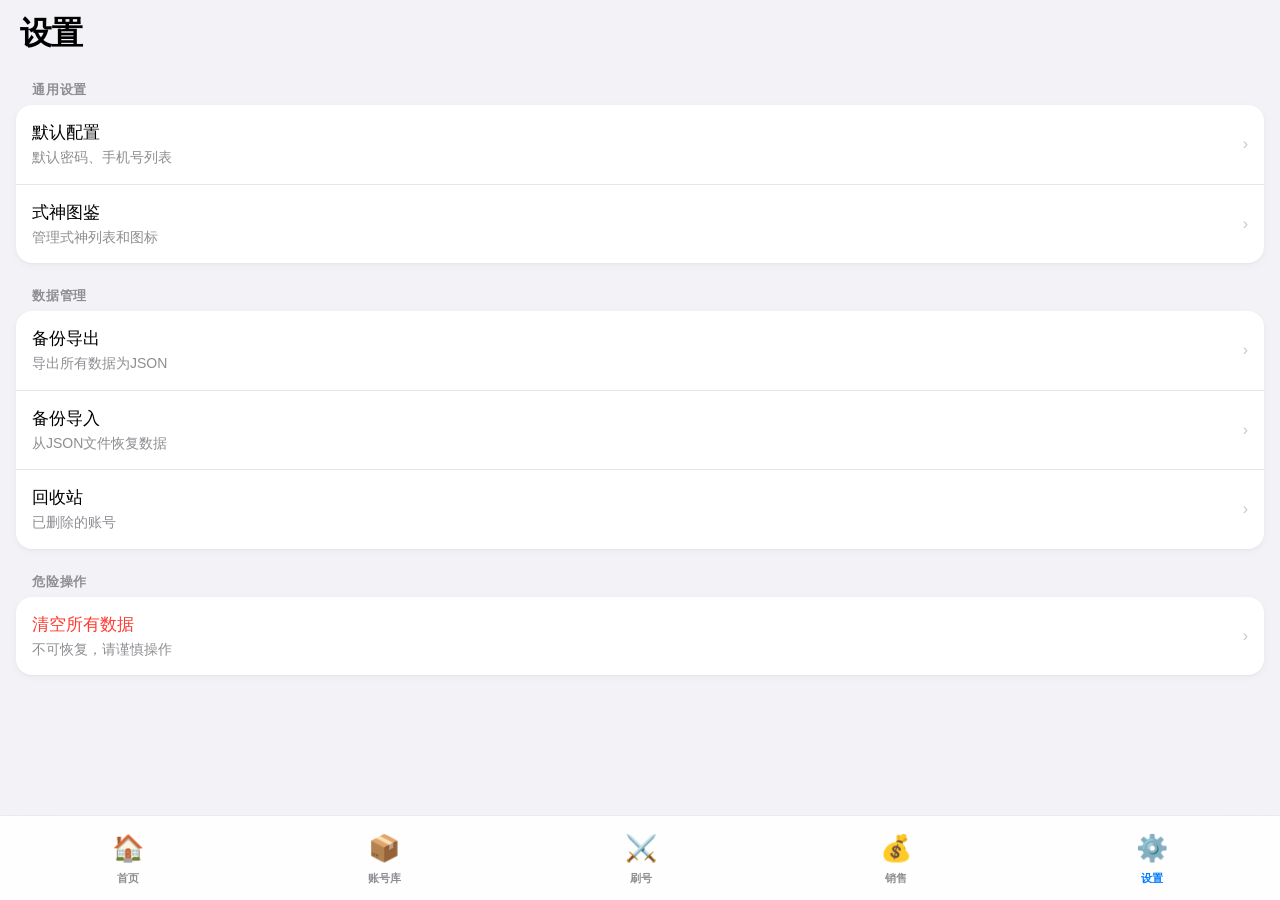
==== settings.html @ bfb21007 "架构重构：多页面架构，分离CSS/JS/HTML" ====
<!DOCTYPE html>
<html lang="zh-CN">
<head>
    <meta charset="UTF-8">
    <meta name="viewport" content="width=device-width, initial-scale=1.0, maximum-scale=1.0, user-scalable=no, viewport-fit=cover">
    <meta name="apple-mobile-web-app-capable" content="yes">
    <meta name="apple-mobile-web-app-status-bar-style" content="default">
    <title>阴阳师账号管理器 - 设置</title>
    <link rel="stylesheet" href="styles.css">
</head>
<body>
    <div class="safe-top"></div>
    <div class="container">
        <section class="view active">
            <h1 class="ios-title">设置</h1>
            <div class="ios-group-title">通用设置</div>
            <div class="ios-group">
                <div class="ios-item" onclick="openDefaultSettings()">
                    <div class="ios-item-content">
                        <div class="ios-item-title">默认配置</div>
                        <div class="ios-item-subtitle">默认密码、手机号列表</div>
                    </div>
                    <span class="ios-item-arrow">›</span>
                </div>
                <div class="ios-item" onclick="openShikigamiManage()">
                    <div class="ios-item-content">
                        <div class="ios-item-title">式神图鉴</div>
                        <div class="ios-item-subtitle">管理式神列表和图标</div>
                    </div>
                    <span class="ios-item-arrow">›</span>
                </div>
            </div>
            <div class="ios-group-title">数据管理</div>
            <div class="ios-group">
                <div class="ios-item" onclick="exportData()">
                    <div class="ios-item-content">
                        <div class="ios-item-title">备份导出</div>
                        <div class="ios-item-subtitle">导出所有数据为JSON</div>
                    </div>
                    <span class="ios-item-arrow">›</span>
                </div>
                <div class="ios-item" onclick="document.getElementById('importFile').click()">
                    <div class="ios-item-content">
                        <div class="ios-item-title">备份导入</div>
                        <div class="ios-item-subtitle">从JSON文件恢复数据</div>
                    </div>
                    <span class="ios-item-arrow">›</span>
                </div>
                <input type="file" id="importFile" class="hidden-input" accept=".json" onchange="importData(event)">
                <div class="ios-item" onclick="openRecycleBin()">
                    <div class="ios-item-content">
                        <div class="ios-item-title">回收站</div>
                        <div class="ios-item-subtitle">已删除的账号</div>
                    </div>
                    <span class="ios-item-arrow">›</span>
                </div>
            </div>
            <div class="ios-group-title">危险操作</div>
            <div class="ios-group">
                <div class="ios-item" onclick="clearAllData()">
                    <div class="ios-item-content">
                        <div class="ios-item-title" style="color: var(--ios-red);">清空所有数据</div>
                        <div class="ios-item-subtitle">不可恢复，请谨慎操作</div>
                    </div>
                    <span class="ios-item-arrow">›</span>
                </div>
            </div>
        </section>
    </div>
    
    <nav class="ios-tab-bar">
        <a class="ios-tab-item" onclick="event.preventDefault();navigateTo('home')">
            <span class="ios-tab-icon">🏠</span>
            <span class="ios-tab-label">首页</span>
        </a>
        <a class="ios-tab-item" onclick="event.preventDefault();navigateTo('accounts')">
            <span class="ios-tab-icon">📦</span>
            <span class="ios-tab-label">账号库</span>
        </a>
        <a class="ios-tab-item" onclick="event.preventDefault();navigateTo('grind')">
            <span class="ios-tab-icon">⚔️</span>
            <span class="ios-tab-label">刷号</span>
        </a>
        <a class="ios-tab-item" onclick="event.preventDefault();navigateTo('sales')">
            <span class="ios-tab-icon">💰</span>
            <span class="ios-tab-label">销售</span>
        </a>
        <a class="ios-tab-item active" onclick="event.preventDefault();navigateTo('settings')">
            <span class="ios-tab-icon">⚙️</span>
            <span class="ios-tab-label">设置</span>
        </a>
    </nav>

    <div class="ios-modal" id="defaultModal">
        <div class="ios-modal-content">
            <div class="ios-modal-header">
                <h3 class="ios-modal-title">默认配置</h3>
                <button class="ios-modal-close" onclick="closeModal('defaultModal')">×</button>
            </div>
            <form id="defaultForm">
                <div class="ios-form-group">
                    <label class="ios-form-label">默认密码</label>
                    <input type="text" class="ios-form-input" id="defaultPassword" placeholder="147258369Hh">
                </div>
                <div class="ios-form-group">
                    <label class="ios-form-label">手机号列表（每行一个）</label>
                    <textarea class="ios-form-input" id="phoneList" rows="4" placeholder="13800138000&#10;13900139000"></textarea>
                </div>
                <div class="ios-modal-footer">
                    <button type="button" class="ios-btn ios-btn-gray" onclick="closeModal('defaultModal')">取消</button>
                    <button type="submit" class="ios-btn ios-btn-primary">保存</button>
                </div>
            </form>
        </div>
    </div>

    <div class="ios-modal" id="shikigamiModal">
        <div class="ios-modal-content">
            <div class="ios-modal-header">
                <h3 class="ios-modal-title">式神图鉴管理</h3>
                <button class="ios-modal-close" onclick="closeModal('shikigamiModal')">×</button>
            </div>
            <div class="ios-form-group">
                <div style="display: flex; gap: 10px; align-items: flex-end;">
                    <div style="flex:1;">
                        <label class="ios-form-label">新式神名称</label>
                        <input type="text" class="ios-form-input" id="newShikigamiName" placeholder="式神名称">
                    </div>
                    <div>
                        <label class="ios-form-label">图标</label>
                        <div style="display:flex;gap:10px;align-items:center;">
                            <img id="newShikigamiIconPreview" class="image-preview" onclick="document.getElementById('newShikigamiIcon').click()" src="" style="display:none;">
                            <button type="button" class="ios-btn ios-btn-primary ios-btn-sm" onclick="document.getElementById('newShikigamiIcon').click()">上传</button>
                            <input type="file" id="newShikigamiIcon" class="hidden-input" accept="image/*" onchange="previewNewIcon(event)">
                        </div>
                    </div>
                    <button type="button" class="ios-btn ios-btn-primary ios-btn-sm" onclick="addShikigami()" style="white-space:nowrap;">添加</button>
                </div>
            </div>
            <div id="shikigamiManageList"></div>
        </div>
    </div>

    <div class="ios-modal" id="editShikigamiModal">
        <div class="ios-modal-content">
            <div class="ios-modal-header">
                <h3 class="ios-modal-title">编辑式神</h3>
                <button class="ios-modal-close" onclick="closeModal('editShikigamiModal')">×</button>
            </div>
            <form id="editShikigamiForm">
                <input type="hidden" id="editShikigamiId">
                <div class="ios-form-group">
                    <label class="ios-form-label">式神名称</label>
                    <input type="text" class="ios-form-input" id="editShikigamiName" required>
                </div>
                <div class="ios-form-group">
                    <label class="ios-form-label">式神图标</label>
                    <div style="display:flex;gap:14px;align-items:center;">
                        <img id="editShikigamiIconPreview" class="image-preview" onclick="document.getElementById('editShikigamiIcon').click()">
                        <button type="button" class="ios-btn ios-btn-gray ios-btn-sm" onclick="document.getElementById('editShikigamiIcon').click()">更换图标</button>
                        <input type="file" id="editShikigamiIcon" class="hidden-input" accept="image/*" onchange="previewEditIcon(event)">
                    </div>
                </div>
                <div class="ios-modal-footer">
                    <button type="button" class="ios-btn ios-btn-gray" onclick="closeModal('editShikigamiModal')">取消</button>
                    <button type="submit" class="ios-btn ios-btn-primary">保存</button>
                </div>
            </form>
        </div>
    </div>

    <div class="ios-modal" id="recycleModal">
        <div class="ios-modal-content">
            <div class="ios-modal-header">
                <h3 class="ios-modal-title">回收站</h3>
                <button class="ios-modal-close" onclick="closeModal('recycleModal')">×</button>
            </div>
            <div id="recycleList"></div>
        </div>
    </div>

    <div class="toast" id="toast"></div>

    <script src="app.js"></script>
    <script>
        document.addEventListener('DOMContentLoaded', function() {
            initData();
            // 设置导航激活状态
            document.querySelectorAll('.ios-tab-item')[4].classList.add('active');
        });
    </script>
</body>
</html>
---- styles.css ----
* {
            margin: 0;
            padding: 0;
            box-sizing: border-box;
            -webkit-tap-highlight-color: transparent;
        }
        :root {
            --ios-bg: #F2F2F7;
            --ios-card: #FFFFFF;
            --ios-text: #000000;
            --ios-text-secondary: #8E8E93;
            --ios-blue: #007AFF;
            --ios-green: #34C759;
            --ios-red: #FF3B30;
            --ios-orange: #FF9500;
            --ios-gray: #E5E5EA;
            --ios-gray-dark: #C7C7CC;
            --ios-separator: #C6C6C8;
            --ios-radius: 16px;
            --ios-radius-lg: 20px;
        }
        body {
            font-family: -apple-system, BlinkMacSystemFont, 'SF Pro Display', 'Segoe UI', Roboto, 'Helvetica Neue', Arial, sans-serif;
            background: var(--ios-bg);
            color: var(--ios-text);
            min-height: 100vh;
            overflow-x: hidden;
            padding-bottom: 83px;
            padding-bottom: calc(83px + env(safe-area-inset-bottom));
            line-height: 1.4;
        }
        .container {
            max-width: 100%;
            margin: 0 auto;
        }
        .safe-top {
            height: env(safe-area-inset-top);
            background: var(--ios-bg);
        }
        .glass {
            background: rgba(255, 255, 255, 0.92);
            backdrop-filter: blur(30px);
            -webkit-backdrop-filter: blur(30px);
        }
        .view {
            display: none;
            padding: 16px;
            animation: iosSlide 0.3s cubic-bezier(0.25, 0.46, 0.45, 0.94);
        }
        .view.active {
            display: block;
        }
        @keyframes iosSlide {
            from { opacity: 0; transform: translateX(20px); }
            to { opacity: 1; transform: translateX(0); }
        }
        .ios-title {
            font-size: 32px;
            font-weight: 800;
            letter-spacing: -0.8px;
            margin-bottom: 20px;
            padding: 0 4px;
            line-height: 1.1;
        }
        .ios-card {
            background: var(--ios-card);
            border-radius: var(--ios-radius);
            padding: 18px;
            margin-bottom: 14px;
            box-shadow: 0 2px 8px rgba(0, 0, 0, 0.04), 0 1px 2px rgba(0, 0, 0, 0.03);
        }
        .ios-group {
            background: var(--ios-card);
            border-radius: var(--ios-radius);
            overflow: hidden;
            margin-bottom: 14px;
            box-shadow: 0 2px 8px rgba(0, 0, 0, 0.04), 0 1px 2px rgba(0, 0, 0, 0.03);
        }
        .ios-group-title {
            font-size: 13px;
            font-weight: 600;
            color: var(--ios-text-secondary);
            text-transform: uppercase;
            letter-spacing: 0.8px;
            padding: 10px 16px 6px;
        }
        .ios-item {
            display: flex;
            align-items: center;
            padding: 16px;
            border-bottom: 0.5px solid var(--ios-gray);
            cursor: pointer;
            transition: background 0.2s;
        }
        .ios-item:last-child {
            border-bottom: none;
        }
        .ios-item:active {
            background: var(--ios-bg);
        }
        .ios-item-content {
            flex: 1;
        }
        .ios-item-title {
            font-size: 17px;
            font-weight: 500;
        }
        .ios-item-subtitle {
            font-size: 14px;
            color: var(--ios-text-secondary);
            margin-top: 3px;
        }
        .ios-item-value {
            font-size: 16px;
            color: var(--ios-text-secondary);
            margin-right: 10px;
            font-weight: 500;
        }
        .ios-item-arrow {
            color: var(--ios-gray-dark);
            font-size: 16px;
            font-weight: 400;
        }
        .ios-more-btn {
            padding: 8px 12px;
            border: none;
            background: none;
            font-size: 20px;
            color: var(--ios-text-secondary);
            cursor: pointer;
            font-weight: 600;
        }
        .ios-view-toggle {
            display: flex;
            gap: 4px;
            background: var(--ios-gray);
            border-radius: 10px;
            padding: 3px;
        }
        .ios-view-toggle-btn {
            width: 36px;
            height: 32px;
            border: none;
            background: transparent;
            border-radius: 8px;
            font-size: 18px;
            cursor: pointer;
            transition: all 0.2s;
            display: flex;
            align-items: center;
            justify-content: center;
        }
        .ios-view-toggle-btn.active {
            background: white;
            box-shadow: 0 1px 3px rgba(0, 0, 0, 0.06);
        }
        .ios-stats-grid {
            display: grid;
            grid-template-columns: repeat(2, 1fr);
            gap: 12px;
            margin-bottom: 18px;
        }
        .ios-stat-card {
            background: var(--ios-card);
            border-radius: var(--ios-radius);
            padding: 22px 16px;
            text-align: center;
            box-shadow: 0 2px 8px rgba(0, 0, 0, 0.04), 0 1px 2px rgba(0, 0, 0, 0.03);
            transition: transform 0.2s;
            cursor: pointer;
        }
        .ios-stat-card:active {
            transform: scale(0.98);
        }
        .ios-stat-card.clickable {
            cursor: pointer;
        }
        .ios-stat-card.clickable:active {
            transform: scale(0.96);
        }
        .ios-stat-value {
            font-size: 36px;
            font-weight: 800;
            line-height: 1;
            margin-bottom: 8px;
        }
        .ios-stat-value.blue { color: var(--ios-blue); }
        .ios-stat-value.green { color: var(--ios-green); }
        .ios-stat-value.red { color: var(--ios-red); }
        .ios-stat-label {
            font-size: 13px;
            color: var(--ios-text-secondary);
            font-weight: 600;
            letter-spacing: 0.2px;
        }
        .ios-btn {
            padding: 14px 24px;
            border-radius: 12px;
            border: none;
            font-size: 16px;
            font-weight: 600;
            cursor: pointer;
            transition: all 0.2s;
            letter-spacing: 0.2px;
        }
        .ios-btn:active {
            opacity: 0.7;
            transform: scale(0.97);
        }
        .ios-btn-primary {
            background: var(--ios-blue);
            color: white;
        }
        .ios-btn-success {
            background: var(--ios-green);
            color: white;
        }
        .ios-btn-danger {
            background: var(--ios-red);
            color: white;
        }
        .ios-btn-gray {
            background: var(--ios-gray);
            color: var(--ios-text);
        }
        .ios-btn-orange {
            background: var(--ios-orange);
            color: white;
        }
        .ios-btn-sm {
            padding: 6px 10px;
            font-size: 16px;
            border-radius: 8px;
            font-weight: 600;
        }
        .ios-tab-bar {
            position: fixed;
            bottom: 0;
            left: 0;
            right: 0;
            background: rgba(255, 255, 255, 0.92);
            backdrop-filter: blur(30px);
            -webkit-backdrop-filter: blur(30px);
            display: flex;
            justify-content: space-around;
            padding: 10px 0;
            padding-bottom: calc(10px + env(safe-area-inset-bottom));
            border-top: 0.5px solid rgba(0, 0, 0, 0.08);
            z-index: 100;
        }
        .ios-tab-item {
            display: flex;
            flex-direction: column;
            align-items: center;
            gap: 4px;
            background: none;
            border: none;
            cursor: pointer;
            padding: 4px 16px;
            color: var(--ios-text-secondary);
            transition: color 0.2s;
        }
        .ios-tab-item.active {
            color: var(--ios-blue);
        }
        .ios-tab-icon {
            font-size: 26px;
        }
        .ios-tab-label {
            font-size: 11px;
            font-weight: 600;
            letter-spacing: 0.2px;
        }
        .ios-form-group {
            margin-bottom: 18px;
        }
        .ios-form-label {
            display: block;
            font-size: 13px;
            color: var(--ios-text-secondary);
            margin-bottom: 8px;
            font-weight: 600;
            letter-spacing: 0.2px;
        }
        .ios-form-input {
            width: 100%;
            padding: 14px 16px;
            border: 1px solid var(--ios-gray);
            border-radius: 12px;
            font-size: 16px;
            background: var(--ios-card);
            outline: none;
            transition: border-color 0.2s;
        }
        .ios-form-input:focus {
            border-color: var(--ios-blue);
        }
        .ios-form-select {
            width: 100%;
            padding: 14px 16px;
            border: 1px solid var(--ios-gray);
            border-radius: 12px;
            font-size: 16px;
            background: var(--ios-card);
            outline: none;
            appearance: none;
            cursor: pointer;
        }
        .ios-form-row {
            display: grid;
            grid-template-columns: repeat(2, 1fr);
            gap: 12px;
        }
        .ios-modal {
            position: fixed;
            top: 0;
            left: 0;
            right: 0;
            bottom: 0;
            background: rgba(0, 0, 0, 0.45);
            display: none;
            align-items: flex-end;
            justify-content: center;
            z-index: 1000;
            padding-bottom: env(safe-area-inset-bottom);
        }
        .ios-modal.active {
            display: flex;
        }
        .ios-modal-content {
            background: var(--ios-card);
            width: 100%;
            max-height: 88vh;
            border-radius: var(--ios-radius-lg) var(--ios-radius-lg) 0 0;
            padding: 20px;
            overflow-y: auto;
            animation: iosSheet 0.35s cubic-bezier(0.25, 0.46, 0.45, 0.94);
        }
        @keyframes iosSheet {
            from { transform: translateY(100%); }
            to { transform: translateY(0); }
        }
        .ios-modal-header {
            display: flex;
            justify-content: space-between;
            align-items: center;
            margin-bottom: 24px;
        }
        .ios-modal-title {
            font-size: 20px;
            font-weight: 700;
        }
        .ios-modal-close {
            width: 36px;
            height: 36px;
            border-radius: 50%;
            border: none;
            background: var(--ios-gray);
            cursor: pointer;
            font-size: 18px;
            color: var(--ios-text-secondary);
            transition: background 0.2s;
        }
        .ios-modal-close:active {
            background: var(--ios-gray-dark);
        }
        .ios-modal-footer {
            display: flex;
            gap: 12px;
            margin-top: 28px;
        }
        .ios-modal-footer .ios-btn {
            flex: 1;
        }
        .ios-action-sheet {
            position: fixed;
            top: 0;
            left: 0;
            right: 0;
            bottom: 0;
            background: rgba(0, 0, 0, 0.45);
            display: none;
            align-items: flex-end;
            justify-content: center;
            z-index: 1100;
            padding-bottom: env(safe-area-inset-bottom);
        }
        .ios-action-sheet.active {
            display: flex;
        }
        .ios-action-sheet-content {
            width: 100%;
            padding: 8px 16px 16px;
            animation: iosSheet 0.35s cubic-bezier(0.25, 0.46, 0.45, 0.94);
        }
        .ios-action-sheet-item {
            background: var(--ios-card);
            padding: 16px;
            text-align: center;
            font-size: 18px;
            font-weight: 500;
            cursor: pointer;
            transition: background 0.2s;
            border-bottom: 0.5px solid var(--ios-gray);
        }
        .ios-action-sheet-item:first-child {
            border-radius: var(--ios-radius) var(--ios-radius) 0 0;
        }
        .ios-action-sheet-item:last-child {
            border-bottom: none;
            border-radius: 0 0 var(--ios-radius) var(--ios-radius);
            margin-bottom: 8px;
        }
        .ios-action-sheet-item:active {
            background: var(--ios-gray);
        }
        .ios-action-sheet-item.danger {
            color: var(--ios-red);
        }
        .ios-action-sheet-cancel {
            background: var(--ios-card);
            padding: 16px;
            text-align: center;
            font-size: 18px;
            font-weight: 600;
            cursor: pointer;
            border-radius: var(--ios-radius);
            transition: background 0.2s;
        }
        .ios-action-sheet-cancel:active {
            background: var(--ios-gray);
        }
        .ios-nav-bar {
            display: flex;
            align-items: center;
            justify-content: space-between;
            padding: 10px 4px;
            margin-bottom: 18px;
            position: relative;
        }
        .ios-nav-back {
            padding: 8px 12px;
            border: none;
            background: none;
            color: var(--ios-blue);
            font-size: 17px;
            font-weight: 500;
            cursor: pointer;
            display: flex;
            align-items: center;
            gap: 4px;
        }
        .ios-nav-title {
            font-size: 17px;
            font-weight: 700;
            position: absolute;
            left: 50%;
            transform: translateX(-50%);
        }
        .ios-nav-right {
            padding: 8px 0;
        }
        .account-card {
            background: var(--ios-card);
            border-radius: var(--ios-radius);
            padding: 18px;
            margin-bottom: 14px;
            box-shadow: 0 2px 8px rgba(0, 0, 0, 0.04), 0 1px 2px rgba(0, 0, 0, 0.03);
            transition: transform 0.2s;
        }
        .account-card:active {
            transform: scale(0.99);
        }
        .account-header {
            display: flex;
            justify-content: space-between;
            align-items: flex-start;
            margin-bottom: 12px;
        }
        .account-info {
            flex: 1;
        }
        .account-name {
            font-size: 17px;
            font-weight: 700;
            margin-bottom: 5px;
            word-break: break-all;
        }
        .account-meta {
            font-size: 14px;
            color: var(--ios-text-secondary);
        }
        .account-level {
            display: inline-flex;
            align-items: center;
            padding: 5px 14px;
            border-radius: 20px;
            font-size: 13px;
            font-weight: 700;
        }
        .account-level.green {
            background: rgba(52, 199, 89, 0.12);
            color: var(--ios-green);
        }
        .account-level.red {
            background: rgba(255, 59, 48, 0.12);
            color: var(--ios-red);
        }
        .account-actions {
            display: flex;
            gap: 6px;
            margin-top: 12px;
            justify-content: flex-end;
            flex-wrap: wrap;
        }
        .account-shikigami-icons {
            display: flex;
            gap: 6px;
            align-items: center;
            margin-top: 10px;
        }
        .account-shikigami-icon {
            width: 44px;
            height: 44px;
            border-radius: 50%;
            background: linear-gradient(135deg, var(--ios-blue), #5856D6);
            display: flex;
            align-items: center;
            justify-content: center;
            font-size: 16px;
            color: white;
            overflow: hidden;
            font-weight: 600;
            flex-shrink: 0;
        }
        .account-shikigami-icon img {
            width: 100%;
            height: 100%;
            object-fit: cover;
        }
        .account-shikigami-more {
            width: 44px;
            height: 44px;
            font-size: 14px;
            width: 44px;
            height: 44px;
            border-radius: 50%;
            background: var(--ios-gray);
            display: flex;
            align-items: center;
            justify-content: center;
            font-size: 11px;
            color: var(--ios-text-secondary);
            font-weight: 600;
            flex-shrink: 0;
        }
        .account-grid {
            display: grid;
            grid-template-columns: repeat(2, 1fr);
            gap: 12px;
        }
        .account-grid-card {
            background: var(--ios-card);
            border-radius: var(--ios-radius);
            padding: 14px;
            box-shadow: 0 2px 8px rgba(0, 0, 0, 0.04), 0 1px 2px rgba(0, 0, 0, 0.03);
            transition: transform 0.2s;
        }
        .account-grid-card:active {
            transform: scale(0.98);
        }
        .account-grid-header {
            display: flex;
            justify-content: space-between;
            align-items: flex-start;
            margin-bottom: 10px;
        }
        .account-grid-name {
            font-size: 14px;
            font-weight: 700;
            margin-bottom: 4px;
            word-break: break-all;
            line-height: 1.2;
        }
        .account-grid-meta {
            font-size: 11px;
            color: var(--ios-text-secondary);
            margin-bottom: 8px;
        }
        .account-grid-actions {
            display: flex;
            gap: 4px;
            margin-top: 10px;
            flex-wrap: wrap;
        }
        .grind-card {
            background: var(--ios-card);
            border-radius: var(--ios-radius);
            padding: 18px;
            margin-bottom: 14px;
            box-shadow: 0 2px 8px rgba(0, 0, 0, 0.04), 0 1px 2px rgba(0, 0, 0, 0.03);
        }
        .grind-header {
            display: flex;
            justify-content: space-between;
            align-items: flex-start;
            margin-bottom: 12px;
        }
        .grind-info {
            flex: 1;
        }
        .grind-name {
            font-size: 16px;
            font-weight: 700;
            margin-bottom: 5px;
        }
        .grind-server {
            font-size: 13px;
            color: var(--ios-text-secondary);
        }
        .grind-progress {
            display: flex;
            align-items: center;
            gap: 12px;
            margin-bottom: 14px;
        }
        .progress-bar {
            flex: 1;
            height: 7px;
            background: var(--ios-gray);
            border-radius: 4px;
            overflow: hidden;
        }
        .progress-fill {
            height: 100%;
            background: linear-gradient(90deg, var(--ios-green), #5CDB7D);
            border-radius: 4px;
            transition: width 0.3s;
        }
        .progress-text {
            font-size: 14px;
            font-weight: 700;
            color: var(--ios-green);
            min-width: 50px;
            text-align: right;
        }
        .grind-actions {
            display: flex;
            gap: 8px;
            justify-content: flex-end;
            flex-wrap: wrap;
        }
        .search-bar {
            margin-bottom: 18px;
        }
        .search-input {
            width: 100%;
            padding: 14px 18px;
            border: none;
            border-radius: 12px;
            font-size: 16px;
            background: var(--ios-card);
            outline: none;
            box-shadow: 0 1px 3px rgba(0, 0, 0, 0.04);
        }
        .empty-state {
            text-align: center;
            padding: 70px 20px;
        }
        .empty-icon {
            font-size: 68px;
            margin-bottom: 18px;
            opacity: 0.35;
        }
        .empty-text {
            font-size: 16px;
            color: var(--ios-text-secondary);
            font-weight: 500;
        }
        .toast {
            position: fixed;
            top: 50%;
            left: 50%;
            transform: translate(-50%, -50%);
            background: rgba(0, 0, 0, 0.85);
            color: white;
            padding: 16px 32px;
            border-radius: 14px;
            font-size: 15px;
            font-weight: 500;
            z-index: 2000;
            opacity: 0;
            pointer-events: none;
            transition: opacity 0.2s;
        }
        .toast.show {
            opacity: 1;
        }
        .shikigami-icon {
            width: 46px;
            height: 46px;
            border-radius: 50%;
            background: linear-gradient(135deg, var(--ios-blue), #5856D6);
            display: flex;
            align-items: center;
            justify-content: center;
            font-size: 19px;
            color: white;
            overflow: hidden;
            font-weight: 600;
        }
        .shikigami-icon img {
            width: 100%;
            height: 100%;
            object-fit: cover;
        }
        .shikigami-grid {
            display: grid;
            grid-template-columns: repeat(4, 1fr);
            gap: 14px;
        }
        .shikigami-item {
            display: flex;
            flex-direction: column;
            align-items: center;
            gap: 8px;
            cursor: pointer;
            padding: 10px 6px;
            border-radius: 14px;
            transition: background 0.2s;
        }
        .shikigami-item:active {
            background: var(--ios-gray);
        }
        .shikigami-name {
            font-size: 16px;
            color: var(--ios-text-secondary);
            text-align: center;
            font-weight: 500;
        }
        .rank-item {
            display: flex;
            align-items: center;
            justify-content: space-between;
            padding: 14px 0;
            border-bottom: 0.5px solid var(--ios-gray);
        }
        .rank-item:last-child {
            border-bottom: none;
        }
        .rank-info {
            display: flex;
            align-items: center;
            gap: 14px;
        }
        .rank-num {
            width: 30px;
            height: 30px;
            border-radius: 50%;
            display: flex;
            align-items: center;
            justify-content: center;
            font-size: 14px;
            font-weight: 800;
            color: white;
        }
        .rank-num.gold { background: linear-gradient(135deg, #FFD700, #FFA500); }
        .rank-num.silver { background: linear-gradient(135deg, #C0C0C0, #A0A0A0); }
        .rank-num.bronze { background: linear-gradient(135deg, #CD7F32, #B87333); }
        .rank-name {
            font-size: 16px;
            font-weight: 600;
        }
        .rank-count {
            font-size: 16px;
            font-weight: 700;
            color: var(--ios-green);
        }
        .fab {
            position: fixed;
            bottom: 105px;
            bottom: calc(105px + env(safe-area-inset-bottom));
            right: 20px;
            width: 58px;
            height: 58px;
            border-radius: 50%;
            background: var(--ios-blue);
            color: white;
            border: none;
            font-size: 30px;
            font-weight: 300;
            box-shadow: 0 6px 20px rgba(0, 122, 255, 0.35);
            cursor: pointer;
            z-index: 50;
            transition: transform 0.2s;
        }
        .fab:active {
            transform: scale(0.93);
        }
        .hidden-input {
            display: none;
        }
        .image-preview {
            width: 62px;
            height: 62px;
            border-radius: 14px;
            object-fit: cover;
            border: 2px solid var(--ios-gray);
            cursor: pointer;
        }
        .grind-detail-item {
            padding: 14px 0;
            border-bottom: 0.5px solid var(--ios-gray);
        }
        .grind-detail-item:last-child {
            border-bottom: none;
        }
        .grind-detail-account {
            font-size: 16px;
            font-weight: 600;
            margin-bottom: 6px;
        }
        .grind-detail-info {
            display: flex;
            justify-content: space-between;
            align-items: center;
            font-size: 14px;
            color: var(--ios-text-secondary);
        }
        .grind-detail-level {
            display: flex;
            align-items: center;
            gap: 8px;
        }
        .grind-detail-level-arrow {
            color: var(--ios-green);
            font-weight: 700;
        }
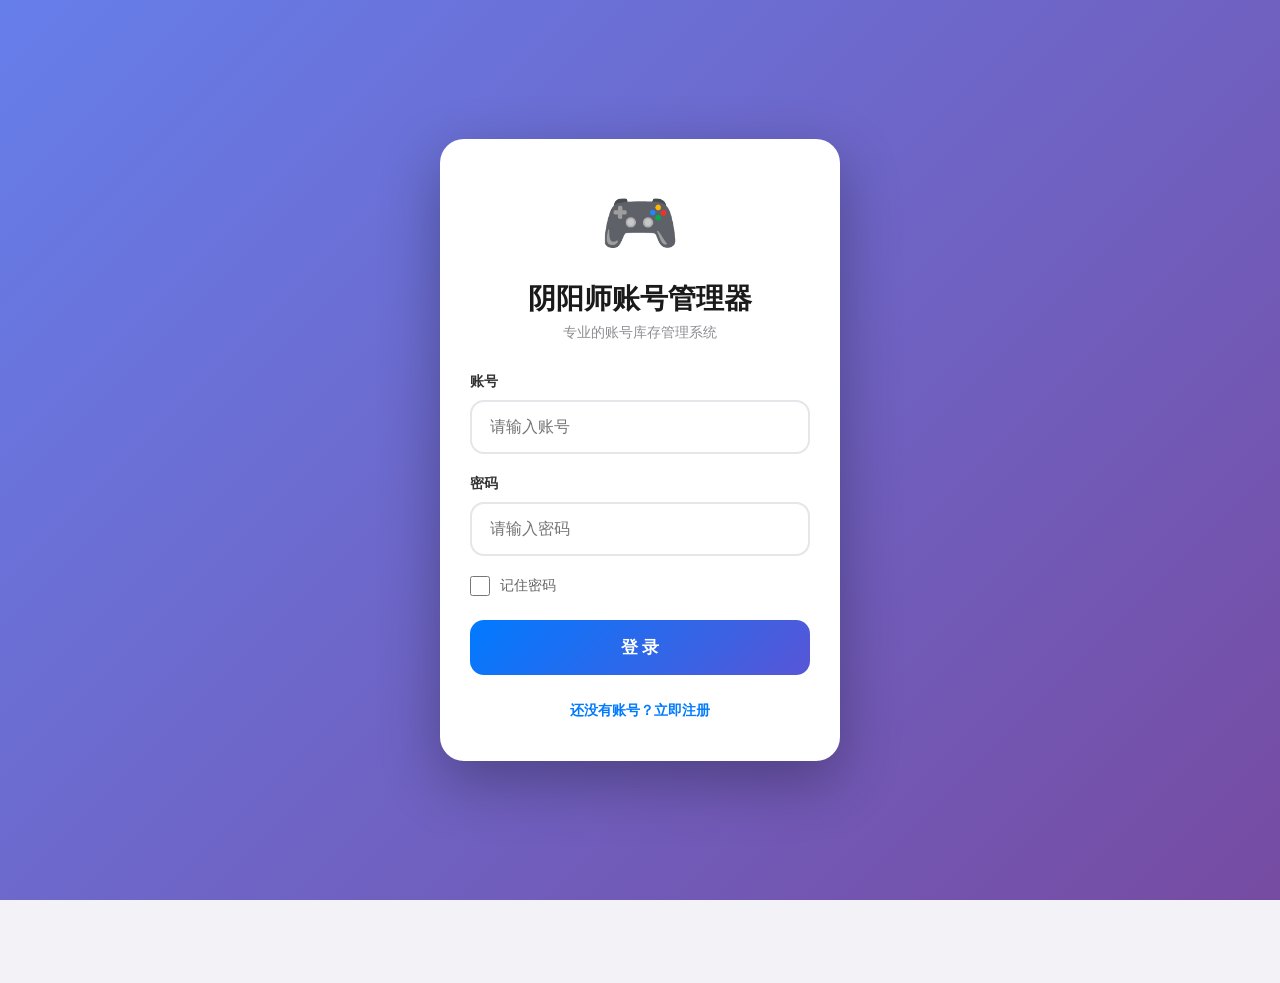
==== commit 45b026c4: "重大升级：IndexedDB + 登录注册系统 + 用户审批 + 式神图标56px" ====
--- a/settings.html
+++ b/settings.html
@@ -57,6 +57,13 @@
             </div>
             <div class="ios-group-title">危险操作</div>
             <div class="ios-group">
+                <div class="ios-item" onclick="logout()">
+                    <div class="ios-item-content">
+                        <div class="ios-item-title" style="color: var(--ios-blue);">退出登录</div>
+                        <div class="ios-item-subtitle">返回登录页面</div>
+                    </div>
+                    <span class="ios-item-arrow">›</span>
+                </div>
                 <div class="ios-item" onclick="clearAllData()">
                     <div class="ios-item-content">
                         <div class="ios-item-title" style="color: var(--ios-red);">清空所有数据</div>
@@ -91,6 +98,16 @@
         </a>
     </nav>
 
+    <div class="ios-modal" id="approvalModal">
+        <div class="ios-modal-content">
+            <div class="ios-modal-header">
+                <h3 class="ios-modal-title">用户注册审批</h3>
+                <button class="ios-modal-close" onclick="closeModal('approvalModal')">×</button>
+            </div>
+            <div id="approvalList"></div>
+        </div>
+    </div>
+
     <div class="ios-modal" id="defaultModal">
         <div class="ios-modal-content">
             <div class="ios-modal-header">
@@ -104,7 +121,7 @@
                 </div>
                 <div class="ios-form-group">
                     <label class="ios-form-label">手机号列表（每行一个）</label>
-                    <textarea class="ios-form-input" id="phoneList" rows="4" placeholder="13800138000&#10;13900139000"></textarea>
+                    <textarea class="ios-form-input" id="phoneList" rows="4" placeholder="13800138000"></textarea>
                 </div>
                 <div class="ios-modal-footer">
                     <button type="button" class="ios-btn ios-btn-gray" onclick="closeModal('defaultModal')">取消</button>
@@ -184,10 +201,9 @@
     <script src="app.js"></script>
     <script>
         document.addEventListener('DOMContentLoaded', function() {
-            initData();
-            // 设置导航激活状态
+            checkAuth();
             document.querySelectorAll('.ios-tab-item')[4].classList.add('active');
         });
     </script>
 </body>
-</html>+</html>
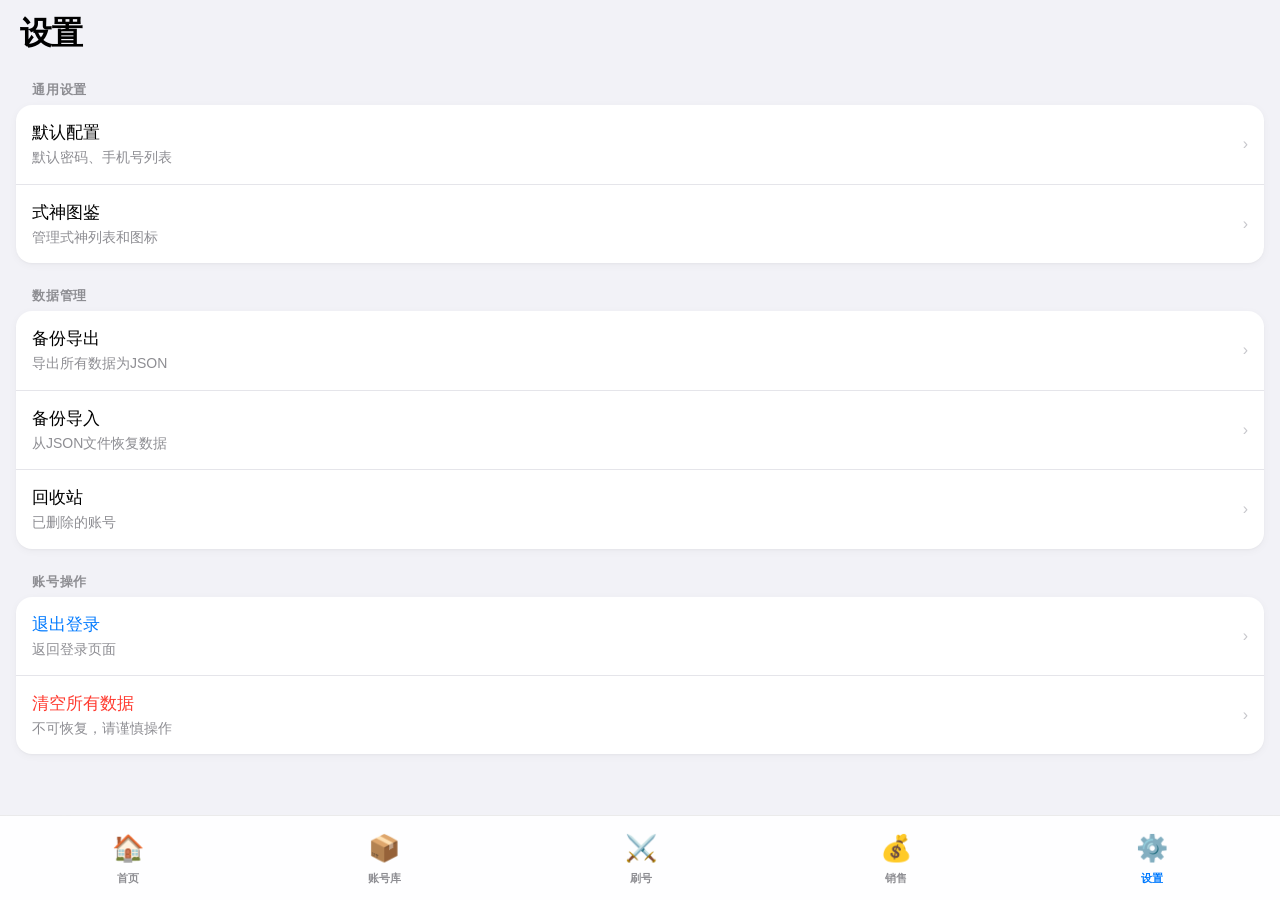
==== commit 1ca48f6e: "式神权限控制 + 删除所有默认数据 + DBv4" ====
--- a/settings.html
+++ b/settings.html
@@ -13,6 +13,33 @@
     <div class="container">
         <section class="view active">
             <h1 class="ios-title">设置</h1>
+            
+            <!-- 管理员专属功能区 -->
+            <div class="ios-group-title" id="adminSectionTitle" style="display:none;">👑 管理员功能</div>
+            <div class="ios-group" id="adminSection" style="display:none;">
+                <div class="ios-item" onclick="openApprovalModal()">
+                    <div class="ios-item-content">
+                        <div class="ios-item-title" style="color:var(--ios-orange);">用户注册审批</div>
+                        <div class="ios-item-subtitle">审批新用户注册申请</div>
+                    </div>
+                    <span class="ios-item-arrow">›</span>
+                </div>
+                <div class="ios-item" onclick="openAddUserModal()">
+                    <div class="ios-item-content">
+                        <div class="ios-item-title" style="color:var(--ios-blue);">手动添加用户</div>
+                        <div class="ios-item-subtitle">直接创建用户账号</div>
+                    </div>
+                    <span class="ios-item-arrow">›</span>
+                </div>
+                <div class="ios-item" onclick="openUserManageModal()">
+                    <div class="ios-item-content">
+                        <div class="ios-item-title" style="color:var(--ios-green);">用户列表管理</div>
+                        <div class="ios-item-subtitle">修改权限、重置密码、删除用户</div>
+                    </div>
+                    <span class="ios-item-arrow">›</span>
+                </div>
+            </div>
+            
             <div class="ios-group-title">通用设置</div>
             <div class="ios-group">
                 <div class="ios-item" onclick="openDefaultSettings()">
@@ -55,7 +82,7 @@
                     <span class="ios-item-arrow">›</span>
                 </div>
             </div>
-            <div class="ios-group-title">危险操作</div>
+            <div class="ios-group-title">账号操作</div>
             <div class="ios-group">
                 <div class="ios-item" onclick="logout()">
                     <div class="ios-item-content">
@@ -98,6 +125,7 @@
         </a>
     </nav>
 
+    <!-- 用户注册审批弹窗 -->
     <div class="ios-modal" id="approvalModal">
         <div class="ios-modal-content">
             <div class="ios-modal-header">
@@ -108,6 +136,73 @@
         </div>
     </div>
 
+    <!-- 手动添加用户弹窗 -->
+    <div class="ios-modal" id="addUserModal">
+        <div class="ios-modal-content">
+            <div class="ios-modal-header">
+                <h3 class="ios-modal-title">手动添加用户</h3>
+                <button class="ios-modal-close" onclick="closeModal('addUserModal')">×</button>
+            </div>
+            <form id="addUserForm">
+                <div id="shikigamiAddForm" class="ios-form-group">
+                    <label class="ios-form-label">用户名/账号</label>
+                    <input type="text" class="ios-form-input" id="newUserUsername" required placeholder="输入用户名">
+                </div>
+                <div id="shikigamiAddForm" class="ios-form-group">
+                    <label class="ios-form-label">密码</label>
+                    <input type="password" class="ios-form-input" id="newUserPassword" required placeholder="输入密码">
+                </div>
+                <div id="shikigamiAddForm" class="ios-form-group">
+                    <label class="ios-form-label">确认密码</label>
+                    <input type="password" class="ios-form-input" id="newUserPassword2" required placeholder="再次输入密码">
+                </div>
+                <div id="shikigamiAddForm" class="ios-form-group">
+                    <label class="ios-form-label">用户权限</label>
+                    <select class="ios-form-select" id="newUserRole">
+                        <option value="user">普通用户</option>
+                        <option value="admin">管理员</option>
+                    </select>
+                </div>
+                <div class="ios-modal-footer">
+                    <button type="button" class="ios-btn ios-btn-gray" onclick="closeModal('addUserModal')">取消</button>
+                    <button type="submit" class="ios-btn ios-btn-primary">创建用户</button>
+                </div>
+            </form>
+        </div>
+    </div>
+
+    <!-- 用户列表管理弹窗 -->
+    <div class="ios-modal" id="userManageModal">
+        <div class="ios-modal-content">
+            <div class="ios-modal-header">
+                <h3 class="ios-modal-title">用户列表管理</h3>
+                <button class="ios-modal-close" onclick="closeModal('userManageModal')">×</button>
+            </div>
+            <div id="userManageList"></div>
+        </div>
+    </div>
+
+    <!-- 重置密码弹窗 -->
+    <div class="ios-modal" id="resetPasswordModal">
+        <div class="ios-modal-content">
+            <div class="ios-modal-header">
+                <h3 class="ios-modal-title">重置用户密码</h3>
+                <button class="ios-modal-close" onclick="closeModal('resetPasswordModal')">×</button>
+            </div>
+            <form id="resetPasswordForm">
+                <input type="hidden" id="resetUsername">
+                <div id="shikigamiAddForm" class="ios-form-group">
+                    <label class="ios-form-label">新密码</label>
+                    <input type="password" class="ios-form-input" id="resetNewPassword" required placeholder="输入新密码">
+                </div>
+                <div class="ios-modal-footer">
+                    <button type="button" class="ios-btn ios-btn-gray" onclick="closeModal('resetPasswordModal')">取消</button>
+                    <button type="submit" class="ios-btn ios-btn-primary">确认重置</button>
+                </div>
+            </form>
+        </div>
+    </div>
+
     <div class="ios-modal" id="defaultModal">
         <div class="ios-modal-content">
             <div class="ios-modal-header">
@@ -115,11 +210,11 @@
                 <button class="ios-modal-close" onclick="closeModal('defaultModal')">×</button>
             </div>
             <form id="defaultForm">
-                <div class="ios-form-group">
+                <div id="shikigamiAddForm" class="ios-form-group">
                     <label class="ios-form-label">默认密码</label>
                     <input type="text" class="ios-form-input" id="defaultPassword" placeholder="147258369Hh">
                 </div>
-                <div class="ios-form-group">
+                <div id="shikigamiAddForm" class="ios-form-group">
                     <label class="ios-form-label">手机号列表（每行一个）</label>
                     <textarea class="ios-form-input" id="phoneList" rows="4" placeholder="13800138000"></textarea>
                 </div>
@@ -137,7 +232,7 @@
                 <h3 class="ios-modal-title">式神图鉴管理</h3>
                 <button class="ios-modal-close" onclick="closeModal('shikigamiModal')">×</button>
             </div>
-            <div class="ios-form-group">
+            <div id="shikigamiAddForm" class="ios-form-group">
                 <div style="display: flex; gap: 10px; align-items: flex-end;">
                     <div style="flex:1;">
                         <label class="ios-form-label">新式神名称</label>
@@ -166,11 +261,11 @@
             </div>
             <form id="editShikigamiForm">
                 <input type="hidden" id="editShikigamiId">
-                <div class="ios-form-group">
+                <div id="shikigamiAddForm" class="ios-form-group">
                     <label class="ios-form-label">式神名称</label>
                     <input type="text" class="ios-form-input" id="editShikigamiName" required>
                 </div>
-                <div class="ios-form-group">
+                <div id="shikigamiAddForm" class="ios-form-group">
                     <label class="ios-form-label">式神图标</label>
                     <div style="display:flex;gap:14px;align-items:center;">
                         <img id="editShikigamiIconPreview" class="image-preview" onclick="document.getElementById('editShikigamiIcon').click()">
@@ -200,9 +295,69 @@
 
     <script src="app.js"></script>
     <script>
-        document.addEventListener('DOMContentLoaded', function() {
+        document.addEventListener('DOMContentLoaded', async function() {
+            // 先检查认证
             checkAuth();
+            
+            // 等待currentUser被设置
+            await new Promise(resolve => setTimeout(resolve, 100));
+            
+            // 检查是否是管理员，显示管理员功能区
+            if (currentUser && currentUser.isAdmin) {
+                document.getElementById('adminSectionTitle').style.display = 'block';
+                document.getElementById('adminSection').style.display = 'block';
+            }
+            
             document.querySelectorAll('.ios-tab-item')[4].classList.add('active');
+            
+            // 绑定添加用户表单
+            const addUserForm = document.getElementById('addUserForm');
+            if (addUserForm) {
+                addUserForm.addEventListener('submit', async function(e) {
+                    e.preventDefault();
+                    const username = document.getElementById('newUserUsername').value.trim();
+                    const password = document.getElementById('newUserPassword').value;
+                    const password2 = document.getElementById('newUserPassword2').value;
+                    const role = document.getElementById('newUserRole').value;
+                    
+                    if (password !== password2) {
+                        showToast('两次输入的密码不一致');
+                        return;
+                    }
+                    if (password.length < 6) {
+                        showToast('密码长度至少6位');
+                        return;
+                    }
+                    
+                    const success = await adminAddUser(username, password, role === 'admin');
+                    if (success) {
+                        closeModal('addUserModal');
+                        addUserForm.reset();
+                    }
+                });
+            }
+            
+            // 绑定重置密码表单
+            const resetPasswordForm = document.getElementById('resetPasswordForm');
+            if (resetPasswordForm) {
+                resetPasswordForm.addEventListener('submit', async function(e) {
+                    e.preventDefault();
+                    const username = document.getElementById('resetUsername').value;
+                    const newPassword = document.getElementById('resetNewPassword').value;
+                    
+                    if (newPassword.length < 6) {
+                        showToast('密码长度至少6位');
+                        return;
+                    }
+                    
+                    const success = await adminResetPassword(username, newPassword);
+                    if (success) {
+                        closeModal('resetPasswordModal');
+                        resetPasswordForm.reset();
+                        await renderUserManageList();
+                    }
+                });
+            }
         });
     </script>
 </body>
